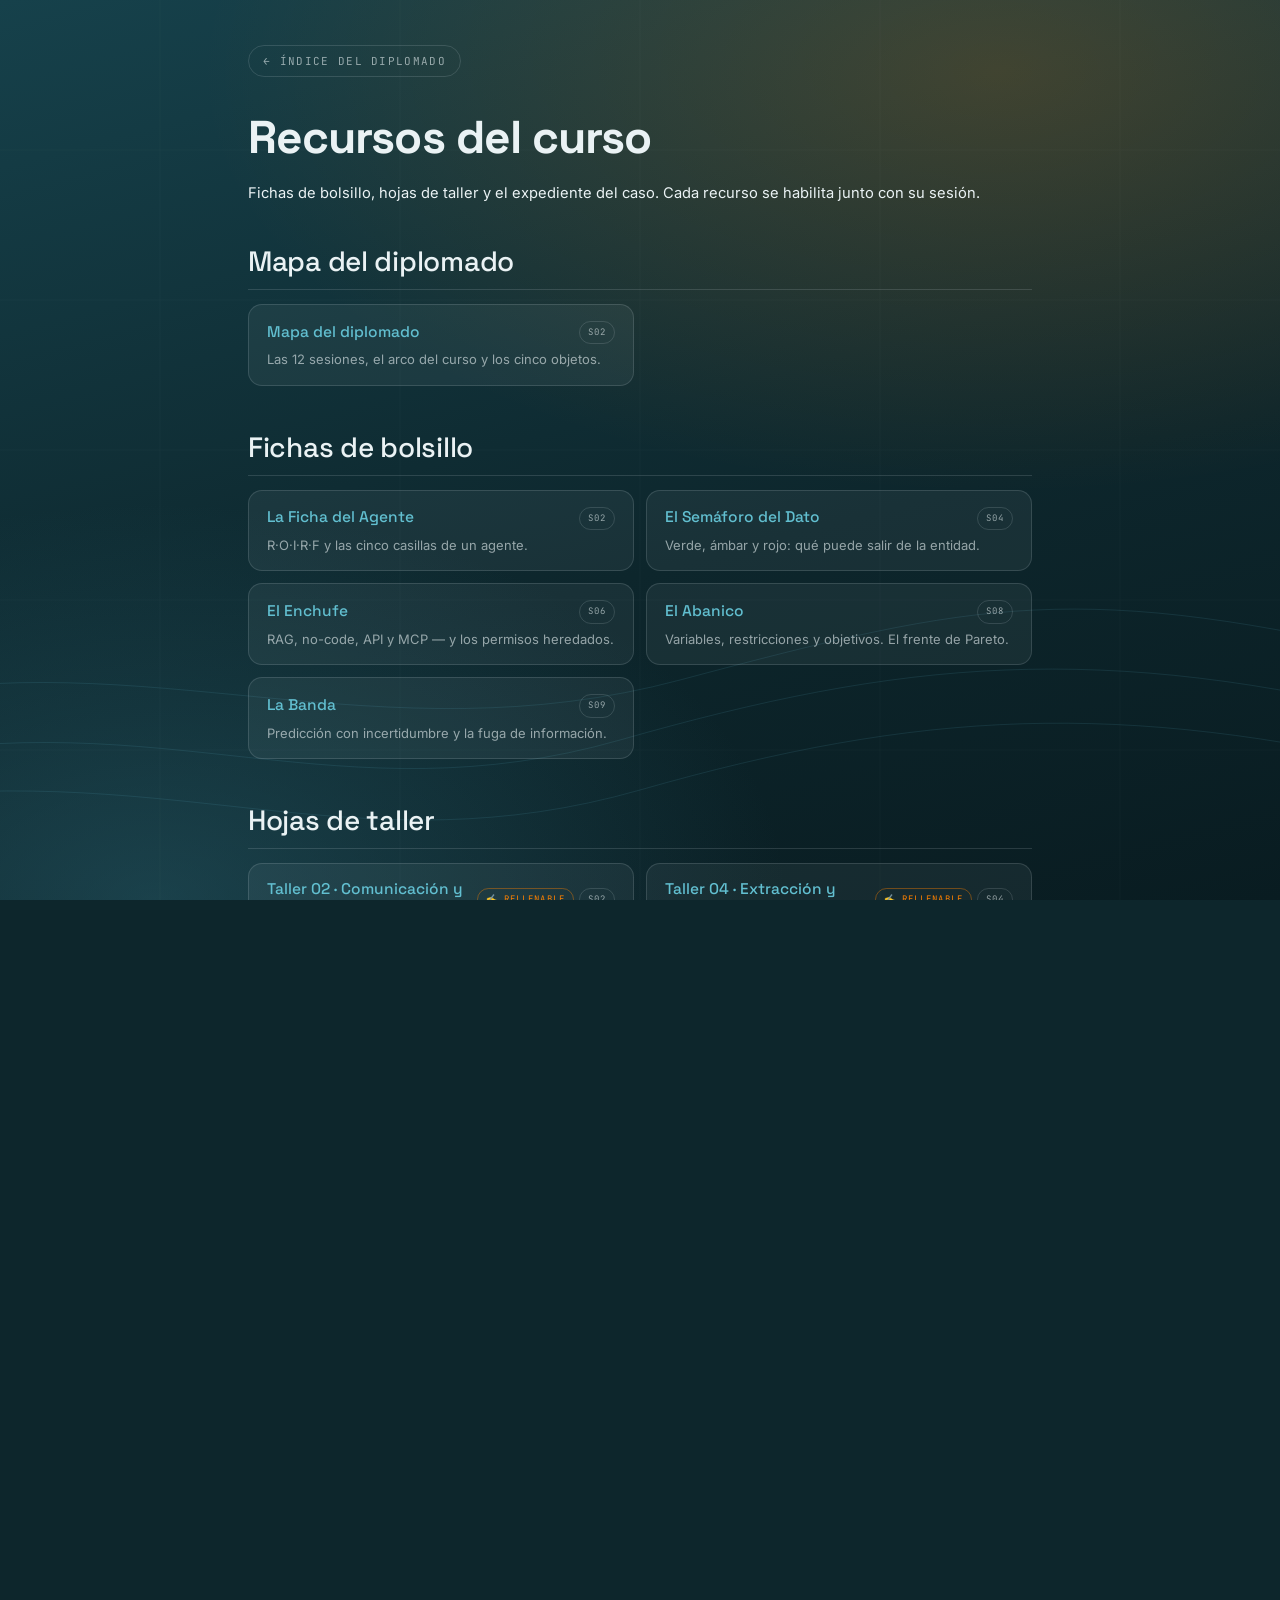
==== docs/doc.html @ efb277e0 "Convierte las 5 sesiones de Julián en una serie narrativa y publica los recursos Cada sesión pasa a " ====
<!DOCTYPE html>
<html lang="es">

<head>
  <meta charset="UTF-8">
  <meta name="viewport" content="width=device-width, initial-scale=1.0">
  <title>Recursos — Diplomado BIM + IA</title>
  <meta name="description" content="Fichas, talleres y expediente del caso del curso BIM + Inteligencia Artificial.">
  <link rel="preconnect" href="https://fonts.googleapis.com">
  <link rel="preconnect" href="https://fonts.gstatic.com" crossorigin>
  <link
    href="https://fonts.googleapis.com/css2?family=Space+Grotesk:wght@400;500;700&family=Inter:wght@400;500;600;700&family=JetBrains+Mono:wght@400;500;700&display=swap"
    rel="stylesheet">
  <link rel="stylesheet" href="assets/deck.css">
  <style>
    /* El lector tiene scroll vertical propio (a diferencia de un deck) */
    html, body { overflow: auto }

    .doc { position: relative; z-index: 1; max-width: 880px; margin: 0 auto; padding: clamp(28px, 5vh, 64px) clamp(20px, 5vw, 48px) 96px }
    .doc-nav { display: flex; align-items: center; justify-content: space-between; gap: 16px; flex-wrap: wrap; margin-bottom: clamp(20px, 4vh, 40px) }
    .doc-nav a.back { font-family: var(--font-mono); font-size: 11px; letter-spacing: .12em; text-transform: uppercase; color: var(--text-dim); text-decoration: none; display: inline-flex; align-items: center; gap: .6em; padding: 8px 14px; border: 1px solid var(--glass-line); border-radius: 999px; transition: color .2s, border-color .2s }
    .doc-nav a.back:hover { color: var(--accent-1); border-color: var(--accent-1) }
    .doc-nav .tools { display: flex; gap: 8px }
    .doc-nav button { font-family: var(--font-mono); font-size: 11px; letter-spacing: .12em; text-transform: uppercase; color: var(--text-dim); background: transparent; border: 1px solid var(--glass-line); border-radius: 999px; padding: 8px 14px; cursor: pointer; transition: color .2s, border-color .2s }
    .doc-nav button:hover { color: var(--accent-3); border-color: var(--accent-3) }

    /* ---- Índice de recursos ---- */
    .rgroup { margin-bottom: clamp(28px, 5vh, 48px) }
    .rgroup > h2 { font-family: var(--font-display); font-weight: 500; font-size: clamp(17px, 2vw, 22px); letter-spacing: -.01em; margin-bottom: 16px; color: var(--text-primary) }
    .rlist { display: grid; grid-template-columns: repeat(auto-fill, minmax(280px, 1fr)); gap: 12px }
    .ritem { display: flex; flex-direction: column; gap: 6px; text-decoration: none; color: inherit; background: var(--glass); border: 1px solid var(--glass-line); border-radius: 14px; padding: 16px 18px; transition: border-color .2s, transform .2s, background .2s }
    a.ritem:hover { transform: translateY(-2px); border-color: var(--accent-1); background: var(--glass-strong) }
    a.ritem:focus-visible { outline: 2px solid var(--accent-3); outline-offset: 3px }
    .ritem.locked { opacity: .45; cursor: not-allowed }
    .ritem .rtop { display: flex; align-items: center; justify-content: space-between; gap: 10px }
    .ritem .rtitle { font-family: var(--font-display); font-weight: 500; font-size: 15.5px; line-height: 1.25 }
    .ritem .rdesc { font-size: 13px; color: var(--text-dim); line-height: 1.45 }
    .rtags { display: flex; gap: 5px; flex: none }
    .rtag { font-family: var(--font-mono); font-size: 9px; letter-spacing: .12em; text-transform: uppercase; padding: 3px 8px; border-radius: 999px; border: 1px solid var(--glass-line); color: var(--text-dim); white-space: nowrap }
    .rtag.dl { color: var(--accent-3); border-color: rgba(98, 191, 208, .4) }
    .rtag.fill { color: var(--accent-1); border-color: rgba(251, 128, 0, .4) }

    /* ---- Cuerpo del documento ---- */
    .doc-body { font-size: clamp(14.5px, 1.15vw, 16.5px); line-height: 1.68; color: var(--text-primary) }
    .doc-body > *:first-child { margin-top: 0 }
    .doc-body h1 { font-family: var(--font-display); font-weight: 700; font-size: clamp(30px, 4.4vw, 46px); line-height: 1.08; letter-spacing: -.02em; margin: 40px 0 18px }
    .doc-body h2 { font-family: var(--font-display); font-weight: 500; font-size: clamp(21px, 2.6vw, 28px); line-height: 1.2; letter-spacing: -.01em; margin: 40px 0 14px; padding-bottom: 10px; border-bottom: 1px solid var(--glass-line) }
    .doc-body h3 { font-family: var(--font-display); font-weight: 500; font-size: clamp(16px, 1.7vw, 19px); margin: 28px 0 10px; color: var(--accent-2) }
    .doc-body p { margin: 0 0 16px }
    .doc-body ul, .doc-body ol { margin: 0 0 16px; padding-left: 1.4em }
    .doc-body li { margin-bottom: 7px }
    .doc-body li::marker { color: var(--accent-1) }
    .doc-body strong { color: #fff; font-weight: 600 }
    .doc-body em { color: var(--text-dim) }
    .doc-body a { color: var(--accent-3) }
    .doc-body hr { border: none; border-top: 1px solid var(--glass-line); margin: 36px 0 }
    .doc-body blockquote { margin: 0 0 20px; padding: 14px 20px; border-left: 3px solid var(--accent-1); background: var(--glass); border-radius: 0 12px 12px 0 }
    .doc-body blockquote > *:last-child { margin-bottom: 0 }
    .doc-body blockquote h1, .doc-body blockquote h2, .doc-body blockquote h3 { margin-top: 6px; border: none; padding: 0 }
    .doc-body code { font-family: var(--font-mono); font-size: .87em; background: rgba(0, 0, 0, .28); border: 1px solid var(--glass-line); border-radius: 6px; padding: .12em .42em }
    .doc-body pre { background: rgba(0, 0, 0, .32); border: 1px solid var(--glass-line); border-radius: 12px; padding: 16px 18px; overflow-x: auto; margin: 0 0 20px }
    .doc-body pre code { background: none; border: none; padding: 0; font-size: .84em; line-height: 1.55 }
    .doc-body table { width: 100%; border-collapse: collapse; margin: 0 0 22px; font-size: .93em; display: block; overflow-x: auto }
    .doc-body th, .doc-body td { text-align: left; padding: 9px 12px; border-bottom: 1px solid var(--glass-line); vertical-align: top }
    .doc-body th { font-family: var(--font-mono); font-size: 10.5px; letter-spacing: .1em; text-transform: uppercase; color: var(--accent-3); font-weight: 500; white-space: nowrap }
    .doc-body input[type=checkbox] { accent-color: var(--accent-1); margin-right: .5em }
    .doc-body ul:has(input[type=checkbox]) { list-style: none; padding-left: .2em }

    .doc-foot { margin-top: 56px; padding-top: 20px; border-top: 1px solid var(--glass-line); font-family: var(--font-mono); font-size: 11px; color: var(--text-faint); letter-spacing: .08em }

    /* ---- Hojas de taller rellenables ---- */
    .fill-note { display: flex; gap: 14px; align-items: flex-start; background: var(--glass); border: 1px solid var(--glass-line); border-left: 3px solid var(--accent-3); border-radius: 0 14px 14px 0; padding: 14px 18px; margin-bottom: 28px; font-size: 13.5px; line-height: 1.5; color: var(--text-dim) }
    .fill-note b { color: var(--text-primary); font-weight: 600 }
    .fill-note .fn-icon { font-size: 18px; line-height: 1.2; flex: none }
    .fill-status { font-family: var(--font-mono); font-size: 10.5px; letter-spacing: .1em; text-transform: uppercase; color: var(--text-faint); align-self: center; white-space: nowrap }
    .fill-status.ok { color: var(--green) }

    .doc-body code[data-fill] { display: block; min-height: 4.2em; outline: none; white-space: pre-wrap; word-break: break-word }
    .doc-body pre:has(code[data-fill]) { background: rgba(0, 0, 0, .18); border: 1px dashed var(--glass-line); transition: border-color .2s, background .2s }
    .doc-body pre:has(code[data-fill]:focus) { border-color: var(--accent-1); border-style: solid; background: rgba(0, 0, 0, .3) }
    .doc-body td[data-fill] { min-width: 8em; outline: none; border-bottom: 1px solid var(--glass-line); background: rgba(251, 128, 0, .05); cursor: text }
    .doc-body td[data-fill]:empty::before { content: "—"; color: var(--text-faint) }
    .doc-body td[data-fill]:focus { background: rgba(251, 128, 0, .12); box-shadow: inset 0 -2px 0 var(--accent-1) }
    .doc-body input[type=checkbox]:not([disabled]) { cursor: pointer; width: 15px; height: 15px; vertical-align: -2px }

    @media print {
      .fill-note { display: none !important }
      .doc-body pre:has(code[data-fill]) { background: #fff; border: 1px solid #bbb }
      .doc-body code[data-fill] { min-height: 3.4em; color: #111 }
      .doc-body td[data-fill] { background: none; border-bottom: 1px solid #999; color: #111 }
      .doc-body td[data-fill]:empty::before { content: "" }
    }

    /* ---- Impresión: las fichas están hechas para imprimirse ---- */
    @media print {
      .backdrop, .doc-nav, .doc-foot { display: none !important }
      html, body { background: #fff !important; color: #111 !important }
      .doc { max-width: none; padding: 0 }
      .doc-body { color: #111; font-size: 11pt; line-height: 1.5 }
      .doc-body strong { color: #000 }
      .doc-body h1, .doc-body h2, .doc-body h3 { color: #000; page-break-after: avoid }
      .doc-body h2 { border-bottom: 1px solid #bbb }
      .doc-body em, .doc-body .rdesc { color: #444 }
      .doc-body a { color: #111; text-decoration: underline }
      .doc-body hr { border-top: 1px solid #bbb; page-break-after: always; margin: 0 }
      .doc-body blockquote { background: #f4f4f4; border-left: 3px solid #666; page-break-inside: avoid }
      .doc-body code, .doc-body pre { background: #f4f4f4; border: 1px solid #ddd; color: #111 }
      .doc-body th { color: #000; border-bottom: 1px solid #999 }
      .doc-body td { border-bottom: 1px solid #ddd }
      .doc-body table, .doc-body pre { page-break-inside: avoid }
    }
  </style>
</head>

<body>
  <div class="backdrop">
    <div class="glow"></div>
    <svg preserveAspectRatio="xMidYMid slice" viewBox="0 0 1440 900">
      <g class="grid-line" opacity=".5">
        <line x1="0" y1="150" x2="1440" y2="150" /><line x1="0" y1="300" x2="1440" y2="300" />
        <line x1="0" y1="450" x2="1440" y2="450" /><line x1="0" y1="600" x2="1440" y2="600" />
        <line x1="0" y1="750" x2="1440" y2="750" /><line x1="240" y1="0" x2="240" y2="900" />
        <line x1="480" y1="0" x2="480" y2="900" /><line x1="720" y1="0" x2="720" y2="900" />
        <line x1="960" y1="0" x2="960" y2="900" /><line x1="1200" y1="0" x2="1200" y2="900" />
      </g>
      <g class="contours">
        <path d="M-50 760 C 240 700, 420 820, 700 740 S 1180 640, 1500 720" />
        <path d="M-50 800 C 260 760, 440 870, 720 790 S 1200 700, 1500 770" />
        <path d="M-50 700 C 220 640, 460 760, 760 680 S 1160 580, 1500 660" />
      </g>
    </svg>
  </div>

  <main class="doc">
    <nav class="doc-nav">
      <a class="back" href="index.html">← Índice del diplomado</a>
      <span class="tools" id="tools"></span>
    </nav>
    <div class="doc-body" id="body"></div>
    <footer class="doc-foot">Diplomado BIM + IA · Ascend para el IDU — 2026</footer>
  </main>

  <script src="assets/marked.min.js"></script>
  <script src="assets/fill.js"></script>
  <script>
    (function () {
      'use strict';

      // Mismo enrutado por hash que el reproductor de sesiones: #d=<ruta sin .md>.
      // Se permite "/" (los recursos están en subcarpetas) pero no "." — así ninguna
      // ruta puede escaparse de recursos/ con "..".
      var hp = new URLSearchParams((location.hash || '').replace(/^#/, ''));
      var qp = new URLSearchParams(location.search);
      var raw = hp.get('d') || qp.get('d') || '';
      var doc = raw.replace(/[^a-z0-9_/-]/gi, '');
      var preview = hp.has('preview') || qp.has('preview');
      var body = document.getElementById('body');
      var tools = document.getElementById('tools');

      // El manifiesto de sesiones decide qué está habilitado: un recurso se abre
      // cuando su sesión pasa a "listo". Así las fichas no destapan los giros antes.
      Promise.all([
        fetch('recursos/manifest.json', { cache: 'no-cache' }).then(function (r) { return r.ok ? r.json() : null; }).catch(function () { return null; }),
        fetch('sessions/manifest.json', { cache: 'no-cache' }).then(function (r) { return r.ok ? r.json() : null; }).catch(function () { return null; })
      ]).then(function (res) {
        var rman = res[0], sman = res[1];
        if (!rman) { return msg('No se pudieron cargar los recursos', 'Falta <code>recursos/manifest.json</code>. Si abriste el archivo con doble clic, hay que servir la carpeta <code>docs/</code> con <code>npx serve</code>.'); }
        if (!doc) { return renderIndex(rman, sman); }
        renderDoc(rman, sman);
      });

      function abierta(sman, num) {
        if (preview) return true;
        if (!sman) return true;                       // sin manifiesto no se bloquea nada
        var e = (sman.sesiones || []).filter(function (s) { return s.num === num; })[0];
        return !e || e.estado === 'listo';
      }

      function findItem(rman, ruta) {
        var hit = null;
        (rman.grupos || []).forEach(function (g) {
          (g.items || []).forEach(function (it) {
            if (it.archivo.replace(/\.[a-z]+$/i, '') === ruta) hit = it;
          });
        });
        return hit;
      }

      /* ---------------- Índice ---------------- */
      function renderIndex(rman, sman) {
        document.title = 'Recursos — Diplomado BIM + IA';
        var html = '<h1>' + esc(rman.titulo || 'Recursos') + '</h1>';
        if (rman.descripcion) html += '<p>' + esc(rman.descripcion) + '</p>';

        (rman.grupos || []).forEach(function (g) {
          html += '<section class="rgroup"><h2>' + esc(g.nombre) + '</h2><div class="rlist">';
          (g.items || []).forEach(function (it) {
            var ok = abierta(sman, it.sesion);
            var inner =
              '<span class="rtop"><span class="rtitle">' + esc(it.titulo) + '</span><span class="rtags">' +
              (it.editable ? '<span class="rtag fill">✍️ rellenable</span>' : '') +
              (it.tipo === 'descarga' ? '<span class="rtag dl">CSV</span>' : '<span class="rtag">S' + String(it.sesion).padStart(2, '0') + '</span>') +
              '</span></span><span class="rdesc">' + esc(ok ? it.desc : 'Se habilita con la sesión ' + String(it.sesion).padStart(2, '0') + '.') + '</span>';
            if (!ok) { html += '<div class="ritem locked" aria-disabled="true">' + inner + '</div>'; return; }
            var href = it.tipo === 'descarga'
              ? 'recursos/' + it.archivo
              : 'doc.html#d=' + it.archivo.replace(/\.md$/i, '') + (preview ? '&preview=1' : '');
            var attrs = it.tipo === 'descarga' ? ' download' : '';
            html += '<a class="ritem" href="' + href + '"' + attrs + '>' + inner + '</a>';
          });
          html += '</div></section>';
        });
        body.innerHTML = html;
      }

      /* ---------------- Documento ---------------- */
      function renderDoc(rman, sman) {
        var item = findItem(rman, doc);
        if (item && !abierta(sman, item.sesion)) {
          return msg('Recurso en preparación',
            'Este material se habilita junto con la <b>sesión ' + String(item.sesion).padStart(2, '0') + '</b>.<br>' +
            'Volver a los <a href="doc.html">recursos del curso</a>.');
        }
        fetch('recursos/' + doc + '.md', { cache: 'no-cache' })
          .then(function (r) { if (!r.ok) throw new Error(r.status); return r.text(); })
          .then(function (md) {
            body.innerHTML = marked.parse(md);
            var h1 = body.querySelector('h1');
            document.title = (h1 ? h1.textContent : 'Recurso') + ' — Diplomado BIM + IA';
            if (item && item.editable) montarTaller(md);
            else mountTools();
          })
          .catch(function () {
            msg('No se pudo cargar el recurso',
              'No existe <code>recursos/' + esc(doc) + '.md</code>.<br>' +
              'Volver a los <a href="doc.html">recursos del curso</a>.');
          });
      }

      /* ---------------- Taller rellenable ---------------- */
      function montarTaller(md) {
        var clave = 'taller:' + doc;
        var form = Fill.hydrate(body, leer(clave), function () { agendarGuardado(); });

        var nota = document.createElement('div');
        nota.className = 'fill-note';
        nota.innerHTML = '<span class="fn-icon" aria-hidden="true">✍️</span><span>' +
          '<b>Esta hoja se llena aquí mismo.</b> Lo que escriba se guarda solo, en este navegador y en este equipo. ' +
          'Para conservarla de verdad —o llevarla a otro computador— descárguela en <b>PDF</b> o en <b>.md</b> antes de cerrar.' +
          '</span>';
        body.insertBefore(nota, body.firstChild);

        var estado = document.createElement('span');
        estado.className = 'fill-status';
        tools.appendChild(estado);
        boton('⎙ PDF', function () { window.print(); });
        boton('⬇ .md', descargar);
        boton('Limpiar', function () {
          if (!confirm('Se borran todas las respuestas de esta hoja. ¿Continuar?')) return;
          form.clear(); guardar();
        });
        var volver = document.createElement('a');
        volver.className = 'back';
        volver.href = 'doc.html' + (preview ? '#preview=1' : '');
        volver.textContent = 'Todos los recursos';
        tools.appendChild(volver);

        pintarEstado();

        function boton(txt, fn) {
          var b = document.createElement('button');
          b.textContent = txt;
          b.addEventListener('click', fn);
          tools.appendChild(b);
          return b;
        }
        function pintarEstado(guardado) {
          var c = form.count();
          estado.textContent = (guardado ? '✓ guardado · ' : '') + c.llenos + ' de ' + c.total + ' campos';
          estado.className = 'fill-status' + (guardado ? ' ok' : '');
        }
        var t = null;
        function agendarGuardado() { clearTimeout(t); t = setTimeout(guardar, 400); }
        function guardar() {
          escribir(clave, form.read());
          pintarEstado(true);
          setTimeout(function () { pintarEstado(false); }, 1800);
        }
        function descargar() {
          var texto = Fill.apply(md, form.read());
          var nombre = doc.split('/').pop() + '-respuestas.md';
          var url = URL.createObjectURL(new Blob([texto], { type: 'text/markdown;charset=utf-8' }));
          var a = document.createElement('a');
          a.href = url; a.download = nombre;
          document.body.appendChild(a); a.click(); document.body.removeChild(a);
          setTimeout(function () { URL.revokeObjectURL(url); }, 1000);
        }
        // Red de seguridad: si cierran la pestaña sin esperar el autoguardado.
        window.addEventListener('beforeunload', function () { escribir(clave, form.read()); });
      }

      // El almacenamiento local puede estar bloqueado (modo privado, políticas).
      function leer(k) { try { return JSON.parse(localStorage.getItem(k) || '{}'); } catch (e) { return {}; } }
      function escribir(k, v) { try { localStorage.setItem(k, JSON.stringify(v)); } catch (e) { } }

      function mountTools() {
        var b = document.createElement('button');
        b.textContent = '⎙ Imprimir';
        b.addEventListener('click', function () { window.print(); });
        tools.appendChild(b);
        var a = document.createElement('a');
        a.className = 'back';
        a.href = 'doc.html' + (preview ? '#preview=1' : '');
        a.textContent = 'Todos los recursos';
        tools.appendChild(a);
      }

      function msg(title, html) {
        body.innerHTML = '<h1>' + esc(title) + '</h1><p>' + html + '</p>';
      }
      function esc(s) { return String(s == null ? '' : s).replace(/&/g, '&amp;').replace(/</g, '&lt;').replace(/>/g, '&gt;'); }

      // Navegar entre recursos sin recargar la página completa.
      window.addEventListener('hashchange', function () { location.reload(); });
    })();
  </script>
</body>

</html>
---- docs/assets/deck.css ----
/* ==========================================================================
   Diplomado BIM + IA — Motor de presentaciones (estilos)
   Fuente ÚNICA de diseño para todos los decks. Portado de index.html.
   Editá los tokens en :root para re-tematizar todo el sitio de una vez.
   ========================================================================== */
:root {
  --bg-deep: #0D262C;
  --bg-mid: #16414B;
  --accent-1: #FB8000;   /* naranja Ascend  */
  --accent-2: #FF9E40;   /* ámbar           */
  --accent-3: #62BFD0;   /* cian            */
  --text-primary: #EAF2F4;
  --text-dim: rgba(234, 242, 244, 0.60);
  --text-faint: rgba(234, 242, 244, 0.30);
  --glass: rgba(234, 242, 244, 0.055);
  --glass-strong: rgba(234, 242, 244, 0.085);
  --glass-line: rgba(234, 242, 244, 0.14);
  --font-display: 'Space Grotesk', sans-serif;
  --font-body: 'Inter', sans-serif;
  --font-mono: 'JetBrains Mono', monospace;
  --green: #4ade80;
  --red: #f87171;
  --yellow: #fbbf24;
}

* { margin: 0; padding: 0; box-sizing: border-box }
html, body { height: 100%; width: 100%; overflow: hidden; background: var(--bg-deep) }
body { font-family: var(--font-body); color: var(--text-primary); -webkit-font-smoothing: antialiased; position: relative }

/* ---------- Backdrop ---------- */
.backdrop { position: fixed; inset: 0; z-index: 0; overflow: hidden }
.backdrop .glow {
  position: absolute; inset: 0;
  background:
    radial-gradient(120% 90% at 78% 8%, rgba(251, 128, 0, .20), transparent 52%),
    radial-gradient(90% 80% at 12% 100%, rgba(47, 108, 124, .42), transparent 55%),
    linear-gradient(165deg, var(--bg-mid) 0%, var(--bg-deep) 60%, #091C21 100%);
}
.backdrop svg { position: absolute; inset: 0; width: 100%; height: 100% }
.contours { stroke: rgba(98, 191, 208, .12); fill: none; stroke-width: 1 }
.grid-line { stroke: rgba(234, 242, 244, .045); stroke-width: 1 }

/* ---------- Deck & Slides ---------- */
.deck { position: relative; z-index: 1; height: 100%; width: 100% }
.slide {
  position: absolute; inset: 0;
  display: flex; flex-direction: column; justify-content: center;
  padding: clamp(28px, 6vw, 96px);
  padding-bottom: clamp(64px, 9vh, 110px);
  opacity: 0; visibility: hidden; transform: translateY(14px);
  transition: opacity .5s ease, transform .6s cubic-bezier(.2, .7, .2, 1), visibility .5s;
  pointer-events: none; overflow-y: auto;
}
.slide.active { opacity: 1; visibility: visible; transform: none; pointer-events: auto }
.wrap { width: 100%; max-width: 1180px; margin: 0 auto }

/* Stagger de entrada — animación automática por orden de aparición */
.slide .stagger { opacity: 0; transform: translateY(16px); transition: opacity .55s ease, transform .65s cubic-bezier(.2, .7, .2, 1) }
.slide.active .stagger { opacity: 1; transform: none }
.slide.active .stagger:nth-child(1) { transition-delay: .10s }
.slide.active .stagger:nth-child(2) { transition-delay: .18s }
.slide.active .stagger:nth-child(3) { transition-delay: .26s }
.slide.active .stagger:nth-child(4) { transition-delay: .34s }
.slide.active .stagger:nth-child(5) { transition-delay: .42s }
.slide.active .stagger:nth-child(6) { transition-delay: .50s }
.slide.active .stagger:nth-child(7) { transition-delay: .58s }
.slide.active .stagger:nth-child(8) { transition-delay: .66s }
.slide.active .stagger:nth-child(9) { transition-delay: .74s }
.slide.active .stagger:nth-child(10) { transition-delay: .82s }

/* ---------- Tipografía ---------- */
.eyebrow {
  font-family: var(--font-mono); font-size: clamp(11px, 1.1vw, 13px);
  letter-spacing: .22em; text-transform: uppercase; color: var(--accent-3);
  display: inline-flex; align-items: center; gap: .7em; margin-bottom: clamp(12px, 2vh, 20px);
}
.eyebrow .dot { width: 6px; height: 6px; border-radius: 50%; background: var(--accent-3); box-shadow: 0 0 10px var(--accent-3) }
.eyebrow .idx { color: var(--text-dim) }

h1.title { font-family: var(--font-display); font-weight: 700; line-height: 1.02; letter-spacing: -.02em; font-size: clamp(36px, 7vw, 96px); margin: clamp(16px, 3vh, 32px) 0 0 }
h2.title { font-family: var(--font-display); font-weight: 700; line-height: 1.04; letter-spacing: -.02em; font-size: clamp(26px, 4.5vw, 56px) }

.lede { font-size: clamp(14px, 1.5vw, 18px); line-height: 1.5; color: var(--text-dim); max-width: 64ch; margin-top: clamp(10px, 1.8vh, 18px) }
.lede strong { color: var(--text-primary); font-weight: 600 }

.accent { color: var(--accent-1) }
.accent-c { color: var(--accent-3) }

/* Contenido genérico proveniente de Markdown */
.wrap > p { font-size: clamp(14px, 1.4vw, 17px); line-height: 1.6; color: var(--text-dim); max-width: 70ch; margin-top: 12px }
.wrap > p strong { color: var(--text-primary) }
.wrap > ul, .wrap > ol { margin: 14px 0 0 22px; color: var(--text-dim); max-width: 72ch }
.wrap > ul li, .wrap > ol li { font-size: clamp(13px, 1.35vw, 16px); line-height: 1.7; margin-bottom: 4px }
.wrap > ul li strong, .wrap > ol li strong { color: var(--text-primary) }
.wrap h3 { font-family: var(--font-display); font-weight: 600; font-size: clamp(17px, 1.8vw, 22px); margin-top: 18px; letter-spacing: -.01em }
.wrap h4 { font-family: var(--font-display); font-weight: 500; font-size: clamp(15px, 1.5vw, 18px); margin-top: 14px }
.wrap a { color: var(--accent-3); text-decoration: none; border-bottom: 1px solid rgba(98, 191, 208, .35) }
.wrap img { max-width: 100%; border-radius: 12px; margin-top: 14px; border: 1px solid var(--glass-line) }
.wrap hr { border: none; border-top: 1px solid var(--glass-line); margin: 20px 0 }
blockquote { border-left: 3px solid var(--accent-1); padding-left: 16px; margin-top: 14px; color: var(--text-dim); font-style: italic }

/* ---------- Layouts ---------- */
.split { display: grid; grid-template-columns: 1fr 1fr; gap: clamp(14px, 2vw, 28px); margin-top: clamp(14px, 2.2vh, 24px); align-items: start }
.split-3 { display: grid; grid-template-columns: 1fr 1fr 1fr; gap: clamp(14px, 2vw, 28px); margin-top: clamp(14px, 2.2vh, 24px); align-items: start }
.stack > * + * { margin-top: 14px }

/* ---------- Tarjeta glass ---------- */
.card {
  background: var(--glass); border: 1px solid var(--glass-line); border-radius: 18px;
  backdrop-filter: blur(14px); -webkit-backdrop-filter: blur(14px);
  padding: clamp(16px, 2vw, 24px); position: relative; overflow: hidden;
}
.card::before { content: ""; position: absolute; inset: 0; border-radius: 18px; background: linear-gradient(135deg, rgba(234, 242, 244, .06), transparent 42%); pointer-events: none }
.card > * { position: relative }
.card .ctag { font-family: var(--font-mono); font-size: 10.5px; letter-spacing: .16em; text-transform: uppercase; color: var(--accent-3); display: block; margin-bottom: 10px }
.card h3 { font-family: var(--font-display); font-weight: 500; font-size: clamp(15px, 1.5vw, 19px); margin: 0 0 8px; letter-spacing: -.01em }
.card h4 { font-family: var(--font-display); font-weight: 500; font-size: 15px; margin: 10px 0 4px }
.card p, .card li { font-size: clamp(12px, 1.2vw, 14px); line-height: 1.55; color: var(--text-dim) }
.card ul, .card ol { margin: 6px 0 0 16px }
.card p strong, .card li strong { color: var(--text-primary) }
.card.accent-border { border-color: var(--accent-1) }

/* ---------- Chips ---------- */
.chips { display: flex; flex-wrap: wrap; gap: 7px; margin-top: clamp(8px, 1.2vh, 12px) }
.chip { font-family: var(--font-mono); font-size: clamp(10px, 1vw, 12px); letter-spacing: .02em; color: var(--text-primary); border: 1px solid var(--glass-line); background: var(--glass); border-radius: 8px; padding: 5px 10px }

/* ---------- Portada ---------- */
.cover .sub { font-size: clamp(15px, 1.7vw, 21px); color: var(--text-dim); margin-top: clamp(14px, 2.2vh, 24px); max-width: 60ch; line-height: 1.45 }
.pill { font-family: var(--font-mono); font-size: 11px; letter-spacing: .1em; color: var(--text-primary); border: 1px solid var(--glass-line); background: var(--glass); border-radius: 999px; padding: 7px 14px; display: inline-block; margin-right: 6px; margin-top: 12px }
.pill.solid { background: linear-gradient(120deg, var(--accent-1), var(--accent-2)); color: var(--bg-deep); border: none; font-weight: 500 }

/* ---------- Badge de docente ---------- */
.speaker-badge {
  display: inline-flex; align-items: center; gap: 6px; font-family: var(--font-mono);
  font-size: 10px; letter-spacing: .12em; text-transform: uppercase; color: var(--accent-2);
  background: rgba(251, 128, 0, .1); border: 1px solid rgba(251, 128, 0, .25);
  border-radius: 999px; padding: 4px 12px; margin-left: 12px;
}
.speaker-badge::before { content: "\1F399"; font-size: 12px }

/* ---------- Tablas ---------- */
table.data, .wrap table { width: 100%; border-collapse: collapse; font-size: clamp(11px, 1.1vw, 13px); margin-top: 12px }
table.data th, .wrap table th { font-family: var(--font-mono); font-size: 10px; letter-spacing: .1em; text-transform: uppercase; color: var(--accent-3); text-align: left; padding: 6px 8px; border-bottom: 1px solid var(--glass-line); font-weight: 500 }
table.data td, .wrap table td { padding: 5px 8px; color: var(--text-dim); border-bottom: 1px solid rgba(234, 242, 244, .06) }
table.data tr:last-child td, .wrap table tr:last-child td { border-bottom: none }
table.data td strong, .wrap table td strong { color: var(--text-primary) }
.best { color: var(--accent-1); font-weight: 700 }
.bad { color: var(--red); font-style: italic }
.good { color: var(--green) }

/* ---------- Código ---------- */
pre {
  background: rgba(9, 28, 33, .85); padding: 14px; border-radius: 10px; border: 1px solid var(--glass-line);
  font-family: var(--font-mono); font-size: clamp(10.5px, 1vw, 12.5px); color: var(--text-primary);
  overflow-x: auto; margin-top: 12px; line-height: 1.6; white-space: pre; tab-size: 4;
}
pre code { background: none; padding: 0; font-size: inherit }
pre .kw { color: #c792ea } pre .fn { color: #82aaff } pre .st { color: #c3e88d }
pre .cm { color: #546e7a; font-style: italic } pre .nb { color: #f78c6c } pre .op { color: #89ddff }
code { font-family: var(--font-mono); font-size: .9em; background: rgba(234, 242, 244, .08); padding: 2px 5px; border-radius: 4px }

/* ---------- Diagrama de flujo (arch-flow / :::flow) ---------- */
.arch-flow { display: flex; align-items: center; gap: 0; margin-top: 16px; flex-wrap: wrap }
.arch-box { background: var(--glass); border: 1px solid var(--glass-line); border-radius: 10px; padding: 8px 14px; font-family: var(--font-mono); font-size: 11px; text-align: center; color: var(--text-primary); min-width: 90px }
.arch-box.highlight { border-color: var(--accent-1); background: rgba(251, 128, 0, .12) }
.arch-arrow { color: var(--accent-3); font-size: 18px; padding: 0 4px }

/* ---------- Métricas ---------- */
.metric { display: inline-flex; flex-direction: column; align-items: center; padding: 10px 16px; background: var(--glass); border: 1px solid var(--glass-line); border-radius: 14px; min-width: 100px }
.metric .val { font-family: var(--font-display); font-size: clamp(22px, 3vw, 36px); font-weight: 700; color: var(--accent-1) }
.metric .lab { font-family: var(--font-mono); font-size: 9px; letter-spacing: .14em; text-transform: uppercase; color: var(--text-dim); margin-top: 4px }
.metrics-row { display: flex; gap: 12px; margin-top: 16px; flex-wrap: wrap }

/* ---------- Callouts (:::note / :::warn / :::ok) ---------- */
.callout { border-radius: 12px; padding: 14px 16px; margin-top: 14px; font-size: clamp(13px, 1.3vw, 15px); line-height: 1.55; border: 1px solid var(--glass-line); background: var(--glass) }
.callout p { color: var(--text-dim) } .callout p strong, .callout strong { color: var(--text-primary) }
.callout.note { border-color: rgba(98, 191, 208, .4); background: rgba(98, 191, 208, .08) }
.callout.warn { border-color: rgba(248, 113, 113, .4); background: rgba(248, 113, 113, .08) }
.callout.ok { border-color: rgba(74, 222, 128, .4); background: rgba(74, 222, 128, .08) }
.callout::before { font-family: var(--font-mono); font-size: 11px; letter-spacing: .14em; text-transform: uppercase; display: block; margin-bottom: 6px }
.callout.note::before { content: "Nota"; color: var(--accent-3) }
.callout.warn::before { content: "\26A0 Cuidado"; color: var(--red) }
.callout.ok::before { content: "\2713 Clave"; color: var(--green) }

/* ---------- Mermaid ---------- */
.mermaid { margin-top: 16px; text-align: center; overflow-x: auto }
.mermaid svg { max-width: 100% }

/* ---------- Chrome: footer + nav ---------- */
.footer { position: fixed; left: 0; right: 0; bottom: 0; z-index: 5; display: flex; align-items: center; justify-content: space-between; padding: clamp(14px, 2vw, 22px) clamp(24px, 5vw, 64px); pointer-events: none }
.footer .fl { display: flex; align-items: center; gap: 10px }
.footer .fl a { pointer-events: auto; text-decoration: none; display: flex; align-items: center; gap: 10px }
.footer .brand { font-family: var(--font-display); font-size: 14px; color: var(--text-primary); font-weight: 700 }
.footer .sub { font-family: var(--font-mono); font-size: 10px; color: var(--text-dim); letter-spacing: .1em }
.footer .fc { font-family: var(--font-mono); font-size: 12px; color: var(--text-dim); letter-spacing: .08em }
.footer .fc b { color: var(--text-primary) }
.progress { position: fixed; left: 0; right: 0; bottom: 0; height: 3px; background: rgba(234, 242, 244, .07); z-index: 6 }
.progress i { display: block; height: 100%; background: linear-gradient(90deg, var(--accent-1), var(--accent-2)); width: 0; transition: width .5s cubic-bezier(.3, .7, .2, 1) }
.nav { position: fixed; right: clamp(20px, 4vw, 48px); bottom: clamp(46px, 8vh, 70px); z-index: 7; display: flex; gap: 10px; pointer-events: auto }
.nav button, .nav a { width: 44px; height: 44px; border-radius: 50%; border: 1px solid var(--glass-line); background: var(--glass); color: var(--text-primary); font-size: 18px; cursor: pointer; backdrop-filter: blur(10px); -webkit-backdrop-filter: blur(10px); display: flex; align-items: center; justify-content: center; transition: background .2s, border-color .2s, transform .15s; text-decoration: none }
.nav button:hover, .nav a:hover { background: var(--glass-strong); border-color: var(--accent-1) }
.nav button:active { transform: scale(.92) }
.nav button:focus-visible, .nav a:focus-visible { outline: 2px solid var(--accent-3); outline-offset: 3px }
.dots { position: fixed; left: 50%; transform: translateX(-50%); bottom: clamp(46px, 8vh, 70px); z-index: 7; display: flex; gap: 7px; pointer-events: auto; max-width: 60vw; flex-wrap: wrap; justify-content: center }
.dots button { width: 8px; height: 8px; border-radius: 50%; border: none; background: rgba(234, 242, 244, .2); cursor: pointer; padding: 0; transition: background .25s, transform .25s }
.dots button.on { background: var(--accent-1); transform: scale(1.35) }
.dots button:focus-visible { outline: 2px solid var(--accent-3); outline-offset: 3px }
.hint { position: fixed; left: 50%; bottom: clamp(14px, 2.2vh, 24px); transform: translateX(-50%); z-index: 7; font-family: var(--font-mono); font-size: 10.5px; letter-spacing: .12em; color: var(--text-faint); text-transform: uppercase; pointer-events: none; transition: opacity .5s }

/* ---------- Estados de carga / error ---------- */
.deck-msg { position: absolute; inset: 0; display: flex; flex-direction: column; align-items: center; justify-content: center; text-align: center; padding: 40px; gap: 12px; z-index: 2 }
.deck-msg h2 { font-family: var(--font-display); font-size: 24px } .deck-msg p { color: var(--text-dim); max-width: 52ch }
.deck-msg a { color: var(--accent-3) }

/* ---------- Responsive ---------- */
@media (max-width: 820px) {
  .split, .split-3 { grid-template-columns: 1fr }
  .dots { display: none }
  .nav { right: 50%; transform: translateX(50%) }
}
@media (prefers-reduced-motion: reduce) {
  * { transition: none !important; animation: none !important }
}
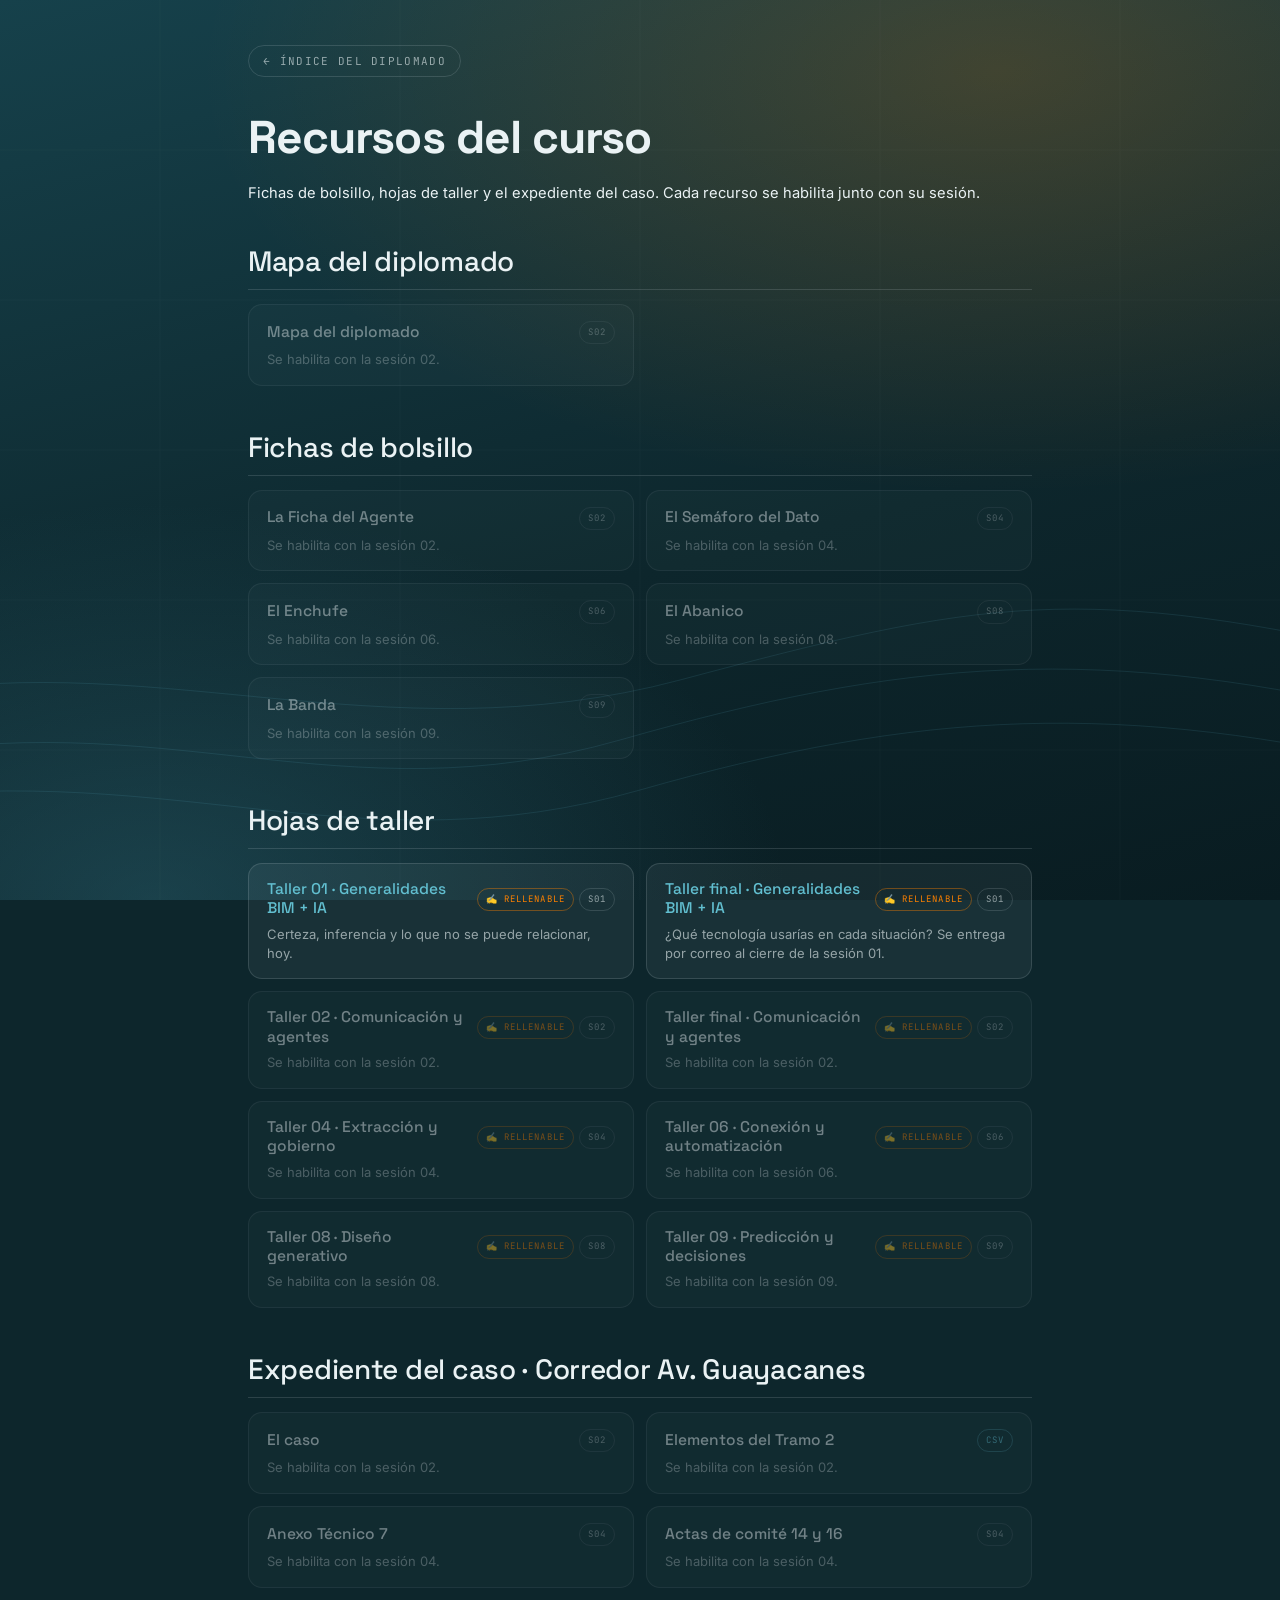
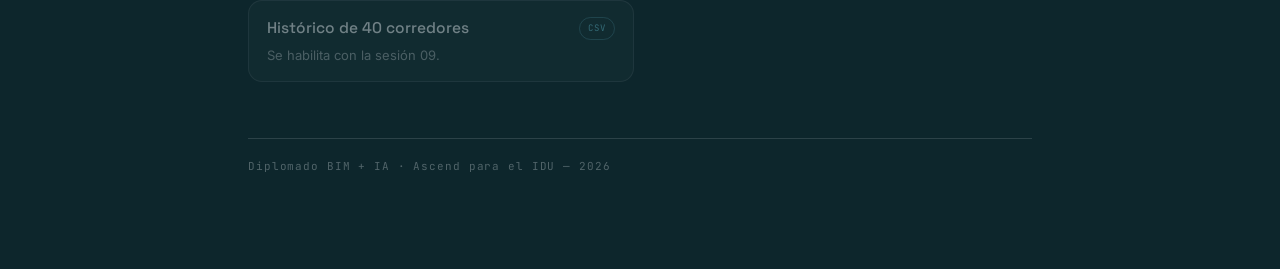
==== commit ada36beb: "Arregla la exportación a PDF y los campos de las tablas rellenables El PDF salía en una sola página," ====
--- a/docs/doc.html
+++ b/docs/doc.html
@@ -14,7 +14,11 @@
   <link rel="stylesheet" href="assets/deck.css">
   <style>
     /* El lector tiene scroll vertical propio (a diferencia de un deck) */
-    html, body { overflow: auto }
+    /* deck.css fija html,body en height:100% (el reproductor de láminas lo necesita).
+       Acá el documento fluye y se imprime: si el alto queda clavado en 100%, el body se
+       vuelve un contenedor con scroll propio y window.print() saca una sola página, con
+       la barra de desplazamiento dibujada encima. */
+    html, body { height: auto; min-height: 100%; overflow: auto }
 
     .doc { position: relative; z-index: 1; max-width: 880px; margin: 0 auto; padding: clamp(28px, 5vh, 64px) clamp(20px, 5vw, 48px) 96px }
     .doc-nav { display: flex; align-items: center; justify-content: space-between; gap: 16px; flex-wrap: wrap; margin-bottom: clamp(20px, 4vh, 40px) }
@@ -78,7 +82,10 @@
     .doc-body code[data-fill] { display: block; min-height: 4.2em; outline: none; white-space: pre-wrap; word-break: break-word }
     .doc-body pre:has(code[data-fill]) { background: rgba(0, 0, 0, .18); border: 1px dashed var(--glass-line); transition: border-color .2s, background .2s }
     .doc-body pre:has(code[data-fill]:focus) { border-color: var(--accent-1); border-style: solid; background: rgba(0, 0, 0, .3) }
-    .doc-body td[data-fill] { min-width: 8em; outline: none; border-bottom: 1px solid var(--glass-line); background: rgba(251, 128, 0, .05); cursor: text }
+    /* pre-wrap muestra los saltos que se escriben con Enter; overflow-wrap:anywhere corta
+       las palabras larguísimas (una URL, un id pegado) que si no estiran la celda y obligan
+       a toda la tabla a desplazarse en horizontal. */
+    .doc-body td[data-fill] { min-width: 8em; outline: none; border-bottom: 1px solid var(--glass-line); background: rgba(251, 128, 0, .05); cursor: text; white-space: pre-wrap; overflow-wrap: anywhere }
     .doc-body td[data-fill]:empty::before { content: "—"; color: var(--text-faint) }
     .doc-body td[data-fill]:focus { background: rgba(251, 128, 0, .12); box-shadow: inset 0 -2px 0 var(--accent-1) }
     .doc-body input[type=checkbox]:not([disabled]) { cursor: pointer; width: 15px; height: 15px; vertical-align: -2px }
@@ -87,7 +94,7 @@
       .fill-note { display: none !important }
       .doc-body pre:has(code[data-fill]) { background: #fff; border: 1px solid #bbb }
       .doc-body code[data-fill] { min-height: 3.4em; color: #111 }
-      .doc-body td[data-fill] { background: none; border-bottom: 1px solid #999; color: #111 }
+      .doc-body td[data-fill] { background: none; border-bottom: 1px solid #999; color: #111; white-space: pre-wrap; overflow-wrap: anywhere }
       .doc-body td[data-fill]:empty::before { content: "" }
     }
 
@@ -98,16 +105,31 @@
       .doc { max-width: none; padding: 0 }
       .doc-body { color: #111; font-size: 11pt; line-height: 1.5 }
       .doc-body strong { color: #000 }
-      .doc-body h1, .doc-body h2, .doc-body h3 { color: #000; page-break-after: avoid }
+      .doc-body h1, .doc-body h2, .doc-body h3, .doc-body h4 { color: #000; page-break-after: avoid; break-after: avoid-page }
       .doc-body h2 { border-bottom: 1px solid #bbb }
       .doc-body em, .doc-body .rdesc { color: #444 }
       .doc-body a { color: #111; text-decoration: underline }
-      .doc-body hr { border-top: 1px solid #bbb; page-break-after: always; margin: 0 }
+      /* El --- solo fuerza hoja nueva en las fichas, donde separa FRENTE de REVERSO y
+         cada cara está pensada para recortarse. En talleres y documentos es un separador
+         de sección común y corriente, así que el texto sigue de largo. */
+      .doc-body hr { border-top: 1px solid #bbb; margin: 18px 0 }
+      .doc-body.es-ficha hr { page-break-after: always; margin: 0 }
+      /* Sin el salto por --- hay que cuidar los cortes: nada de una línea suelta al pie
+         ni al inicio de una hoja (el avoid-after de los encabezados ya está más arriba). */
+      .doc-body p, .doc-body blockquote { orphans: 3; widows: 3 }
       .doc-body blockquote { background: #f4f4f4; border-left: 3px solid #666; page-break-inside: avoid }
       .doc-body code, .doc-body pre { background: #f4f4f4; border: 1px solid #ddd; color: #111 }
       .doc-body th { color: #000; border-bottom: 1px solid #999 }
       .doc-body td { border-bottom: 1px solid #ddd }
-      .doc-body table, .doc-body pre { page-break-inside: avoid }
+      /* Refuerzo del reset de alto: sin esto, algunos navegadores igual toman la altura
+         de la ventana como el alto de la página y cortan en la primera hoja. */
+      html, body { height: auto !important; min-height: 0 !important; overflow: visible !important }
+      /* En pantalla la tabla es un bloque con scroll horizontal para que quepa en móvil.
+         Al imprimir tiene que volver a ser tabla, o se pierde lo que no entra a lo ancho
+         y no puede repartirse entre hojas. */
+      .doc-body table { display: table; overflow: visible; page-break-inside: auto }
+      .doc-body tr, .doc-body li { page-break-inside: avoid }
+      .doc-body pre { overflow: visible; white-space: pre-wrap; word-break: break-word; page-break-inside: avoid }
     }
   </style>
 </head>
@@ -225,6 +247,8 @@
           .then(function (r) { if (!r.ok) throw new Error(r.status); return r.text(); })
           .then(function (md) {
             body.innerHTML = marked.parse(md);
+            // Las fichas se imprimen una cara por hoja; el resto fluye. Ver @media print.
+            body.classList.toggle('es-ficha', /^fichas\//.test(doc));
             var h1 = body.querySelector('h1');
             document.title = (h1 ? h1.textContent : 'Recurso') + ' — Diplomado BIM + IA';
             if (item && item.editable) montarTaller(md);
--- a/docs/assets/deck.css
+++ b/docs/assets/deck.css
@@ -45,6 +45,10 @@
 .slide {
   position: absolute; inset: 0;
   display: flex; flex-direction: column; justify-content: center;
+  /* "safe": si el contenido no cabe, se alinea arriba en vez de desbordar por encima del
+     área desplazable, donde el scroll no puede alcanzarlo (scrollTop no va a negativo).
+     Los navegadores que no la soportan ignoran la línea y conservan el center de arriba. */
+  justify-content: safe center;
   padding: clamp(28px, 6vw, 96px);
   padding-bottom: clamp(64px, 9vh, 110px);
   opacity: 0; visibility: hidden; transform: translateY(14px);
@@ -68,6 +72,16 @@
 .slide.active .stagger:nth-child(9) { transition-delay: .74s }
 .slide.active .stagger:nth-child(10) { transition-delay: .82s }
 
+/* Spoiler — bloque que espera al docente (:::spoiler). Colapsado hasta que se pulsa →.
+   Colapsa el envoltorio, no el .callout: el recuadro de adentro conserva su padding y su
+   borde. El margen sí pasa al envoltorio (0 -> 14px), para que al estar cerrado no deje
+   un hueco delator; por eso el .callout va con margin-top:0.
+   grid 0fr -> 1fr interpola el alto REAL del contenido, cosa que max-height no hace.
+   Va prefijado con .slide a propósito — deck.css lo comparten doc.html e index.html. */
+.slide .spoiler { display: grid; grid-template-rows: 0fr; margin-top: 0; opacity: 0; transition: grid-template-rows .45s cubic-bezier(.2, .7, .2, 1), margin-top .45s cubic-bezier(.2, .7, .2, 1), opacity .3s ease }
+.slide .spoiler > * { min-height: 0; overflow: hidden; margin-top: 0 }
+.slide .spoiler.shown { grid-template-rows: 1fr; margin-top: 14px; opacity: 1 }
+
 /* ---------- Tipografía ---------- */
 .eyebrow {
   font-family: var(--font-mono); font-size: clamp(11px, 1.1vw, 13px);
@@ -96,12 +110,20 @@
 .wrap h4 { font-family: var(--font-display); font-weight: 500; font-size: clamp(15px, 1.5vw, 18px); margin-top: 14px }
 .wrap a { color: var(--accent-3); text-decoration: none; border-bottom: 1px solid rgba(98, 191, 208, .35) }
 .wrap img { max-width: 100%; border-radius: 12px; margin-top: 14px; border: 1px solid var(--glass-line) }
+/* Los gifs ilustrativos van más chicos que una imagen normal.
+   Estos dos son los únicos verticales del sitio (480x480 y 245x284), así que llevan tope de
+   ALTO además del de ancho: con solo max-width, en una pantalla baja o en móvil se comen la
+   lámina y empujan el título fuera de vista. El vh es el que cede cuando la pantalla es baja.
+   Para ajustar a mano: el px manda en pantallas altas, el vh en pantallas bajas. */
+.wrap img[src$="prediccion-no-busqueda.gif"] { max-width: 280px; max-height: 24vh; width: auto; height: auto; display: block; margin-left: auto; margin-right: auto; }
+.wrap img[src$="confiado-equivocado.gif"]    { max-width: 200px; max-height: 20vh; width: auto; height: auto; display: block; margin-left: auto; margin-right: auto; }
 .wrap hr { border: none; border-top: 1px solid var(--glass-line); margin: 20px 0 }
 blockquote { border-left: 3px solid var(--accent-1); padding-left: 16px; margin-top: 14px; color: var(--text-dim); font-style: italic }
 
 /* ---------- Layouts ---------- */
 .split { display: grid; grid-template-columns: 1fr 1fr; gap: clamp(14px, 2vw, 28px); margin-top: clamp(14px, 2.2vh, 24px); align-items: start }
 .split-3 { display: grid; grid-template-columns: 1fr 1fr 1fr; gap: clamp(14px, 2vw, 28px); margin-top: clamp(14px, 2.2vh, 24px); align-items: start }
+.split-6 { display: grid; grid-template-columns: repeat(6, 1fr); gap: clamp(10px, 1.4vw, 20px); margin-top: clamp(14px, 2.2vh, 24px); align-items: start }
 .stack > * + * { margin-top: 14px }
 
 /* ---------- Tarjeta glass ---------- */
@@ -119,6 +141,29 @@
 .card ul, .card ol { margin: 6px 0 0 16px }
 .card p strong, .card li strong { color: var(--text-primary) }
 .card.accent-border { border-color: var(--accent-1) }
+/* Una card suelta (fuera de :::split) es la única de estas piezas sin separación del título:
+   .split/.callout/blockquote ya traen su propio margin-top; a .card le faltaba. */
+.wrap > .card { margin-top: clamp(14px, 2.2vh, 24px) }
+/* Tarjeta-banner de pausa en vivo: card acento fuera de un split, a todo el ancho de la lámina */
+.wrap > .card.accent-border { padding: clamp(20px, 2.6vw, 32px) }
+
+/* ---------- Tarjeta revelable (:::diagram dentro de :::card) ---------- */
+details.card summary { cursor: pointer; list-style: none }
+details.card summary::-webkit-details-marker { display: none }
+details.card summary::marker { content: "" }
+details.card summary:focus-visible { outline: 2px solid var(--accent-3); outline-offset: 3px; border-radius: 8px }
+.card-diagram-hint {
+  display: inline-flex; align-items: center; gap: 6px; margin-top: 12px;
+  font-family: var(--font-mono); font-size: 10.5px; letter-spacing: .12em; text-transform: uppercase;
+  color: var(--accent-3);
+}
+.card-diagram-hint::after { content: "⌄"; font-size: 13px; line-height: 1; transition: transform .25s cubic-bezier(.2, .7, .2, 1) }
+details.card[open] .card-diagram-hint::after { transform: rotate(180deg) }
+/* El navegador oculta con display:none el contenido no-summary; lo forzamos visible
+   siempre y controlamos la revelación con max-height/opacity para poder animarla. */
+details.card > .card-diagram { display: block; max-height: 0; opacity: 0; overflow: hidden; transition: max-height .35s cubic-bezier(.2, .7, .2, 1), opacity .25s ease, margin-top .35s cubic-bezier(.2, .7, .2, 1) }
+details.card[open] > .card-diagram { max-height: 320px; opacity: 1; margin-top: 14px }
+.card-diagram svg { width: 100%; height: auto; display: block }
 
 /* ---------- Chips ---------- */
 .chips { display: flex; flex-wrap: wrap; gap: 7px; margin-top: clamp(8px, 1.2vh, 12px) }
@@ -194,6 +239,9 @@
 .footer .sub { font-family: var(--font-mono); font-size: 10px; color: var(--text-dim); letter-spacing: .1em }
 .footer .fc { font-family: var(--font-mono); font-size: 12px; color: var(--text-dim); letter-spacing: .08em }
 .footer .fc b { color: var(--text-primary) }
+/* Punto rojo del pie: solo para el docente, avisa que queda un :::spoiler sin revelar. */
+#spoil { color: var(--red); opacity: 0; margin-left: 8px; transition: opacity .2s ease }
+#spoil.on { opacity: 1 }
 .progress { position: fixed; left: 0; right: 0; bottom: 0; height: 3px; background: rgba(234, 242, 244, .07); z-index: 6 }
 .progress i { display: block; height: 100%; background: linear-gradient(90deg, var(--accent-1), var(--accent-2)); width: 0; transition: width .5s cubic-bezier(.3, .7, .2, 1) }
 .nav { position: fixed; right: clamp(20px, 4vw, 48px); bottom: clamp(46px, 8vh, 70px); z-index: 7; display: flex; gap: 10px; pointer-events: auto }
@@ -214,10 +262,13 @@
 
 /* ---------- Responsive ---------- */
 @media (max-width: 820px) {
-  .split, .split-3 { grid-template-columns: 1fr }
+  .split, .split-3, .split-6 { grid-template-columns: 1fr }
   .dots { display: none }
   .nav { right: 50%; transform: translateX(50%) }
 }
+@media (min-width: 821px) and (max-width: 1100px) {
+  .split-6 { grid-template-columns: repeat(3, 1fr) }
+}
 @media (prefers-reduced-motion: reduce) {
   * { transition: none !important; animation: none !important }
 }
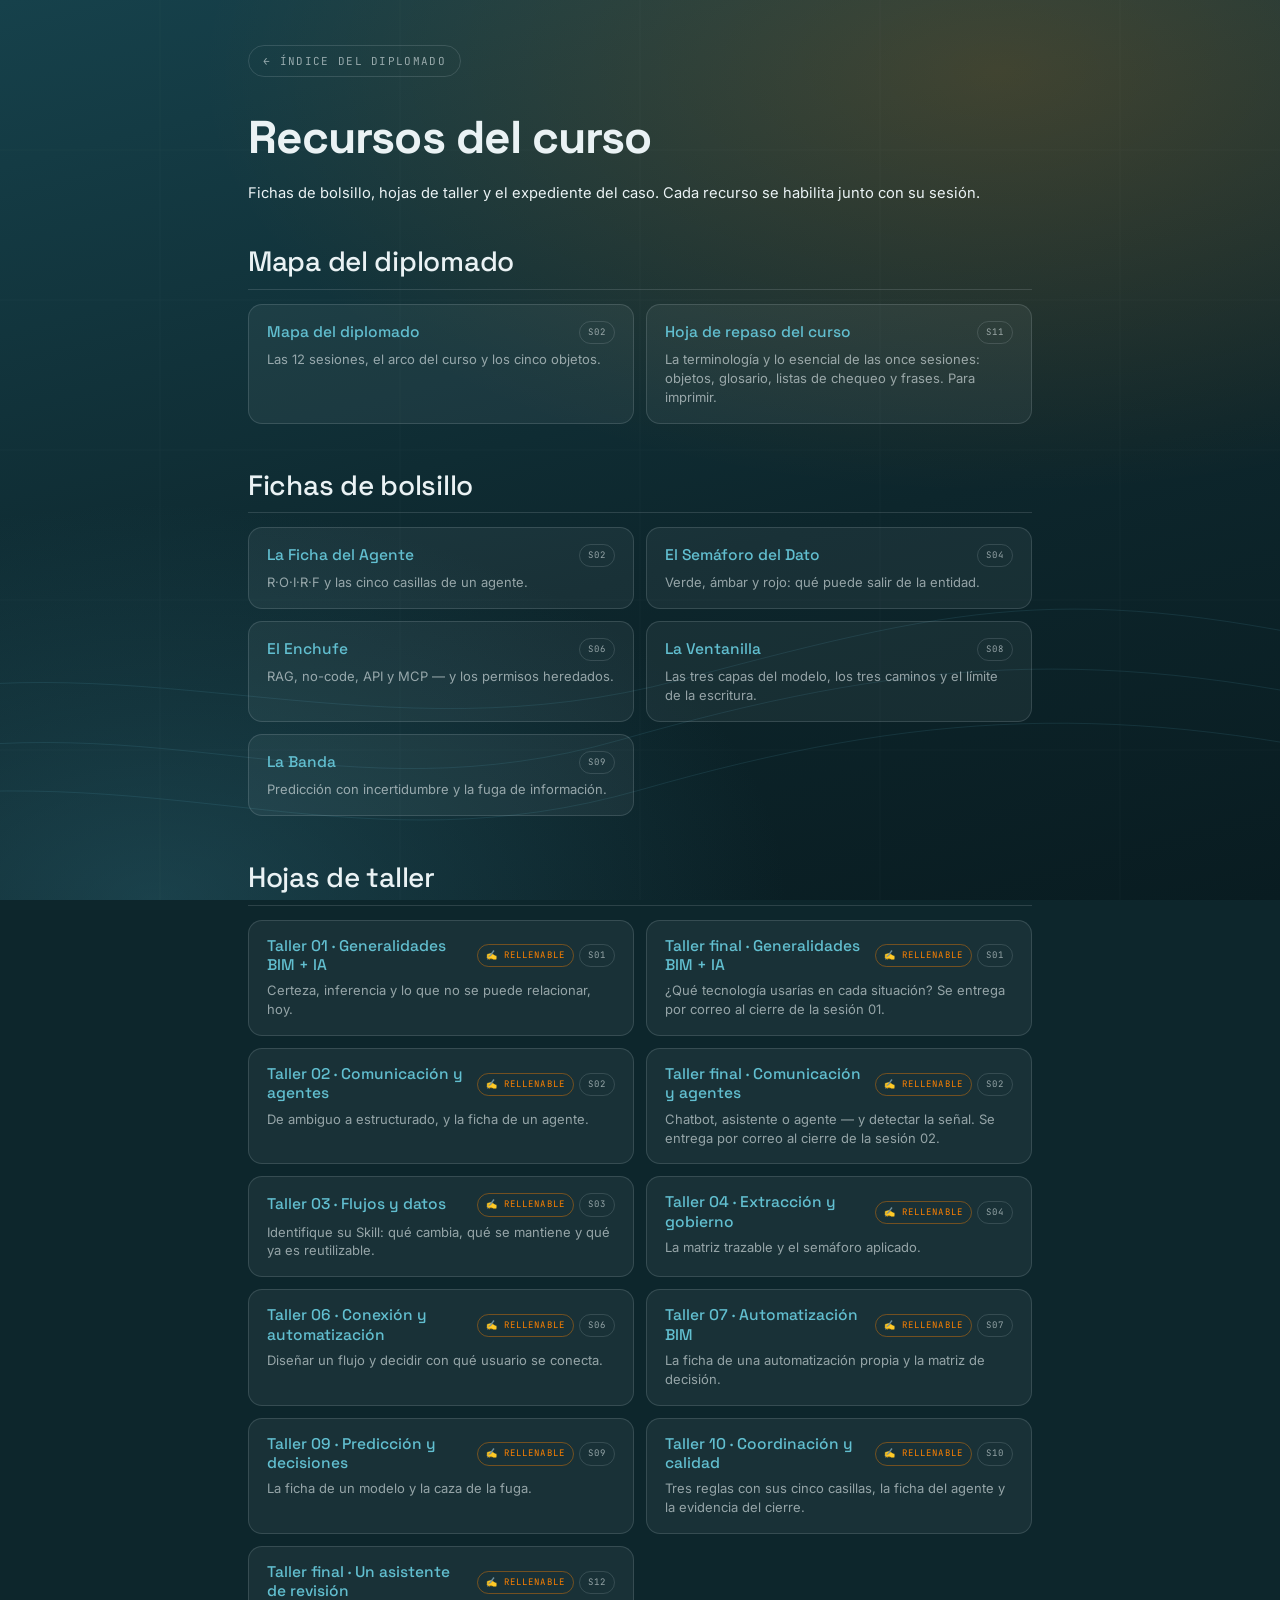
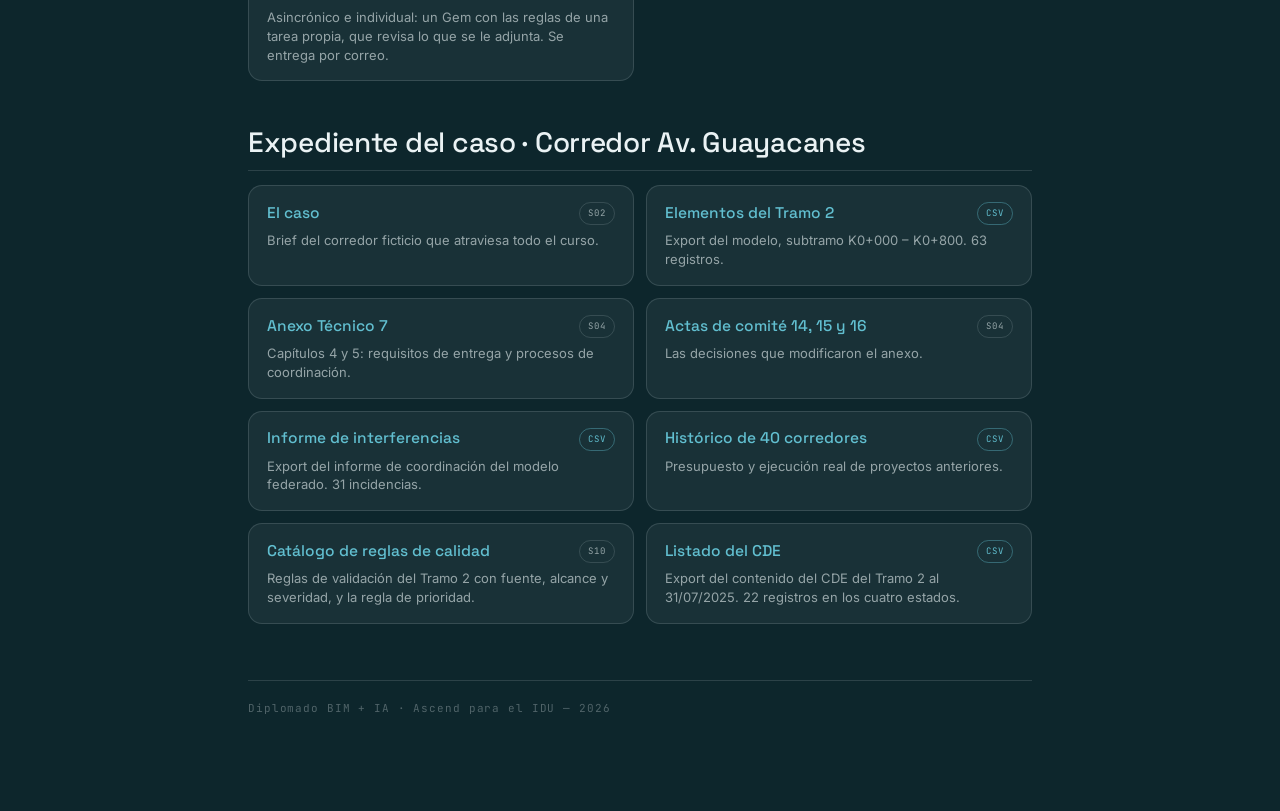
==== commit b64a1ada: "Publica la 12 con el taller final en Gemini y la hoja de repaso - Sesión 12: explica cómo armar en G" ====
--- a/docs/doc.html
+++ b/docs/doc.html
@@ -117,7 +117,9 @@
       /* Sin el salto por --- hay que cuidar los cortes: nada de una línea suelta al pie
          ni al inicio de una hoja (el avoid-after de los encabezados ya está más arriba). */
       .doc-body p, .doc-body blockquote { orphans: 3; widows: 3 }
-      .doc-body blockquote { background: #f4f4f4; border-left: 3px solid #666; page-break-inside: avoid }
+      /* El color hay que fijarlo: deck.css le da a blockquote el gris claro del tema
+         oscuro, que sobre papel blanco casi no se ve. */
+      .doc-body blockquote { background: #f4f4f4; border-left: 3px solid #666; color: #222; page-break-inside: avoid }
       .doc-body code, .doc-body pre { background: #f4f4f4; border: 1px solid #ddd; color: #111 }
       .doc-body th { color: #000; border-bottom: 1px solid #999 }
       .doc-body td { border-bottom: 1px solid #ddd }
@@ -130,6 +132,35 @@
       .doc-body table { display: table; overflow: visible; page-break-inside: auto }
       .doc-body tr, .doc-body li { page-break-inside: avoid }
       .doc-body pre { overflow: visible; white-space: pre-wrap; word-break: break-word; page-break-inside: avoid }
+
+      /* "compacto": true en el manifiesto. Para los documentos de consulta (la hoja de
+         repaso), que valen por lo que entra en cada hoja y no por el aire entre bloques. */
+      .doc-body.es-compacto { font-size: 8.8pt; line-height: 1.34 }
+      .doc-body.es-compacto h1 { font-size: 19pt; margin: 0 0 6px }
+      .doc-body.es-compacto h2 { font-size: 13pt; margin: 14px 0 6px; padding-bottom: 3px }
+      .doc-body.es-compacto h3 { font-size: 10.5pt; margin: 12px 0 3px }
+      .doc-body.es-compacto p, .doc-body.es-compacto ul, .doc-body.es-compacto ol { margin-bottom: 6px }
+      .doc-body.es-compacto li { margin-bottom: 1px }
+      .doc-body.es-compacto hr { margin: 8px 0; border-top-color: #ddd }
+      .doc-body.es-compacto blockquote { padding: 5px 10px; margin-bottom: 7px }
+      .doc-body.es-compacto blockquote h1 { font-size: 15pt; margin: 0 }
+      .doc-body.es-compacto blockquote h2 { font-size: 12pt; margin: 0 }
+      .doc-body.es-compacto table { margin-bottom: 7px; font-size: .95em }
+      .doc-body.es-compacto th, .doc-body.es-compacto td { padding: 2px 6px }
+      .doc-body.es-compacto th { font-size: 7pt; white-space: normal }
+      /* Dos columnas, como un artículo. El título y la entradilla ocupan el ancho
+         completo; todo lo demás fluye de una columna a la otra. */
+      .doc-body.es-compacto { column-count: 2; column-gap: 7mm; column-rule: 1px solid #ddd; text-align: left }
+      .doc-body.es-compacto > h1,
+      .doc-body.es-compacto > h1 + blockquote,
+      .doc-body.es-compacto > h1 + blockquote + p { column-span: all }
+      .doc-body.es-compacto > h1 + blockquote + p { margin-bottom: 10px; padding-bottom: 6px; border-bottom: 2px solid #111 }
+      .doc-body.es-compacto > h2 { break-after: avoid; border-bottom-width: 2px; border-bottom-color: #111 }
+      .doc-body.es-compacto > h3 { break-after: avoid; break-inside: avoid }
+      .doc-body.es-compacto h3 + p { break-before: avoid }
+      .doc-body.es-compacto blockquote, .doc-body.es-compacto pre { break-inside: avoid }
+      .doc-body.es-compacto table { width: 100% }
+      .doc-body.es-compacto td code, .doc-body.es-compacto th code { white-space: normal; overflow-wrap: anywhere }
     }
   </style>
 </head>
@@ -249,6 +280,7 @@
             body.innerHTML = marked.parse(md);
             // Las fichas se imprimen una cara por hoja; el resto fluye. Ver @media print.
             body.classList.toggle('es-ficha', /^fichas\//.test(doc));
+            body.classList.toggle('es-compacto', !!(item && item.compacto));
             var h1 = body.querySelector('h1');
             document.title = (h1 ? h1.textContent : 'Recurso') + ' — Diplomado BIM + IA';
             if (item && item.editable) montarTaller(md);
--- a/docs/assets/deck.css
+++ b/docs/assets/deck.css
@@ -109,7 +109,10 @@
 .wrap h3 { font-family: var(--font-display); font-weight: 600; font-size: clamp(17px, 1.8vw, 22px); margin-top: 18px; letter-spacing: -.01em }
 .wrap h4 { font-family: var(--font-display); font-weight: 500; font-size: clamp(15px, 1.5vw, 18px); margin-top: 14px }
 .wrap a { color: var(--accent-3); text-decoration: none; border-bottom: 1px solid rgba(98, 191, 208, .35) }
-.wrap img { max-width: 100%; border-radius: 12px; margin-top: 14px; border: 1px solid var(--glass-line) }
+.wrap img { max-width: 100%; border-radius: 12px; margin-top: 14px; border: 1px solid var(--glass-line); cursor: zoom-in }
+.lightbox { position: fixed; inset: 0; z-index: 500; display: flex; align-items: center; justify-content: center; padding: 5vh 5vw; background: rgba(6, 12, 14, .92); opacity: 0; pointer-events: none; transition: opacity .2s ease; cursor: zoom-out }
+.lightbox.open { opacity: 1; pointer-events: auto }
+.lightbox img { max-width: 100%; max-height: 100%; border-radius: 10px; box-shadow: 0 30px 80px rgba(0, 0, 0, .55) }
 /* Los gifs ilustrativos van más chicos que una imagen normal.
    Estos dos son los únicos verticales del sitio (480x480 y 245x284), así que llevan tope de
    ALTO además del de ancho: con solo max-width, en una pantalla baja o en móvil se comen la
@@ -117,6 +120,10 @@
    Para ajustar a mano: el px manda en pantallas altas, el vh en pantallas bajas. */
 .wrap img[src$="prediccion-no-busqueda.gif"] { max-width: 280px; max-height: 24vh; width: auto; height: auto; display: block; margin-left: auto; margin-right: auto; }
 .wrap img[src$="confiado-equivocado.gif"]    { max-width: 200px; max-height: 20vh; width: auto; height: auto; display: block; margin-left: auto; margin-right: auto; }
+.wrap img[src$="vaso-botella-agua.jpg"]       { max-width: 50%; max-height: 42vh; width: auto; height: auto; display: block; margin-left: auto; margin-right: auto; }
+.wrap img[src$="tuberia-zanja-obra.jpg"]      { max-width: 100%; max-height: 34vh; width: 100%; height: auto; display: block; object-fit: cover; }
+.wrap img[src$="imagen-ia-viral-pope.jpg"]    { max-width: 26%; max-height: 18vh; width: auto; height: auto; display: block; margin-left: auto; margin-right: auto; margin-top: 10px; }
+.wrap img[src$="nerf-teaser.gif"]             { max-width: 560px; width: 100%; height: auto; display: block; margin-left: auto; margin-right: auto; }
 .wrap hr { border: none; border-top: 1px solid var(--glass-line); margin: 20px 0 }
 blockquote { border-left: 3px solid var(--accent-1); padding-left: 16px; margin-top: 14px; color: var(--text-dim); font-style: italic }
 
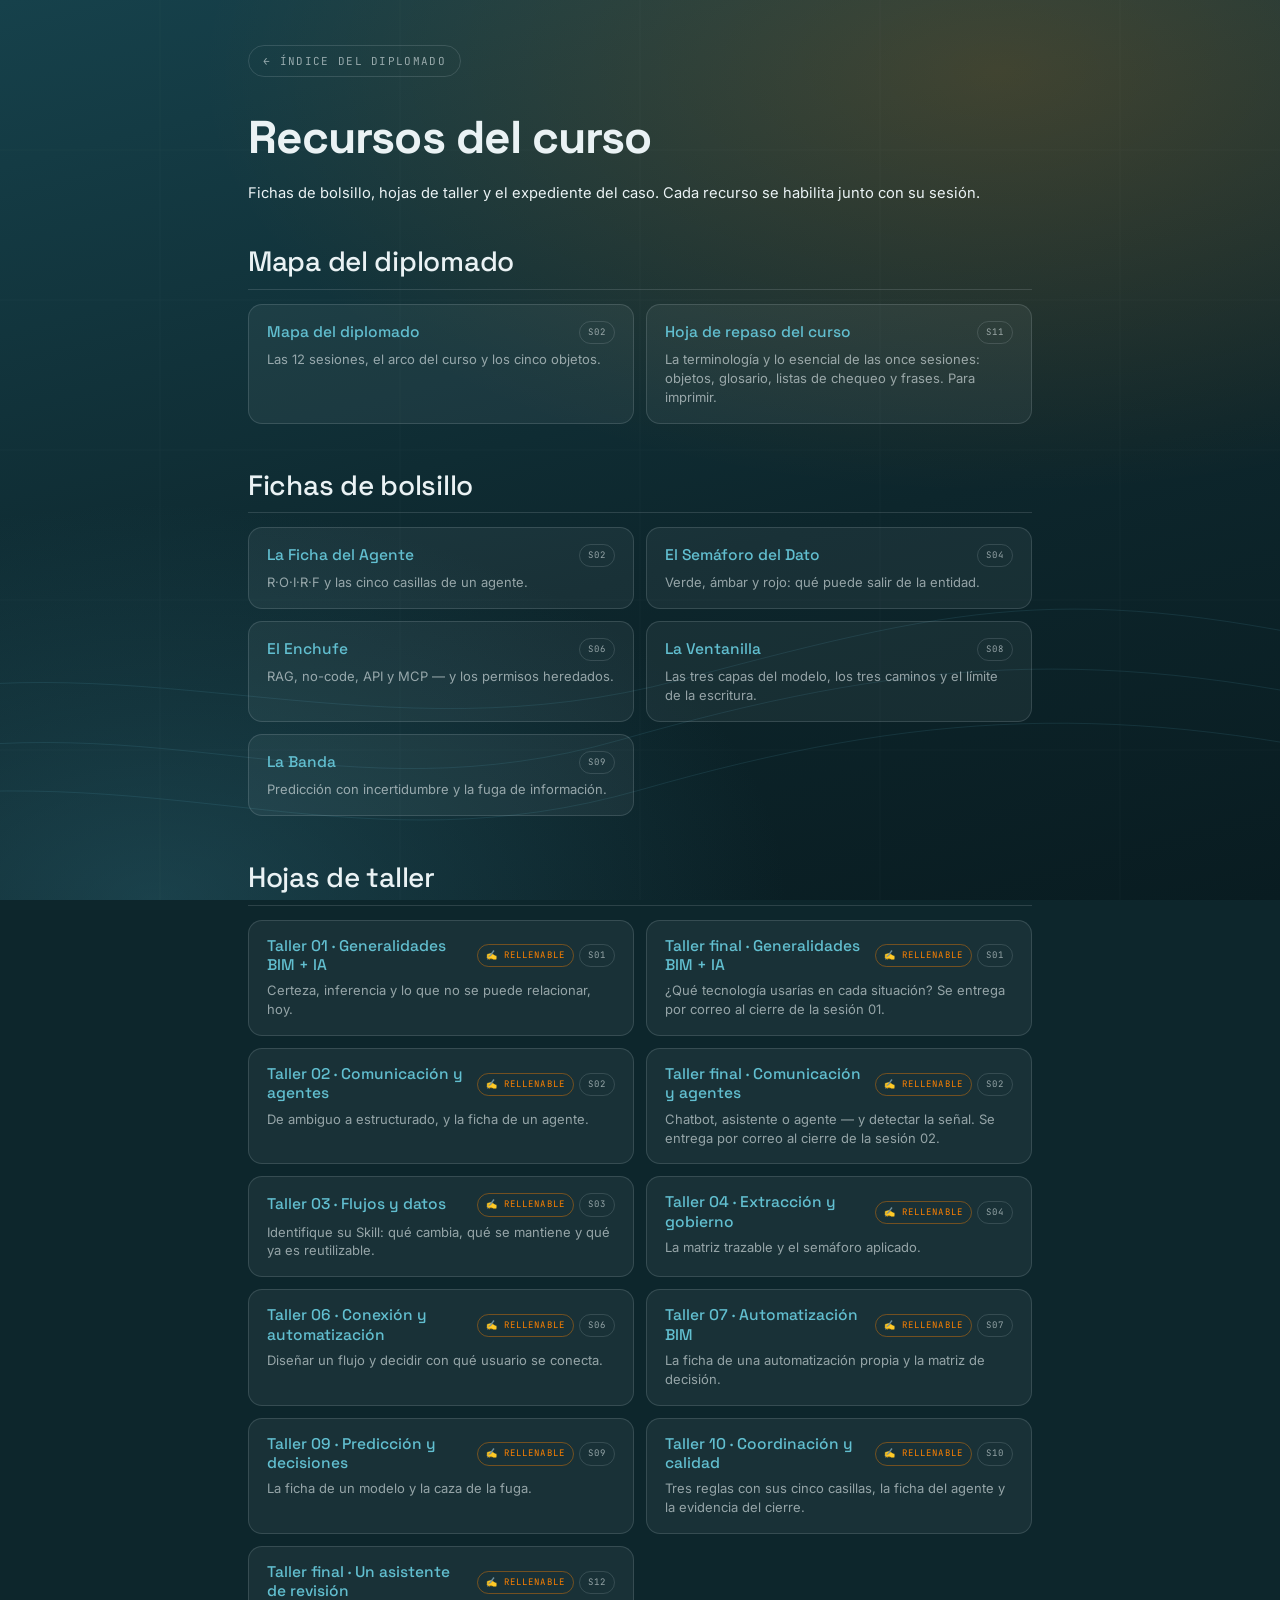
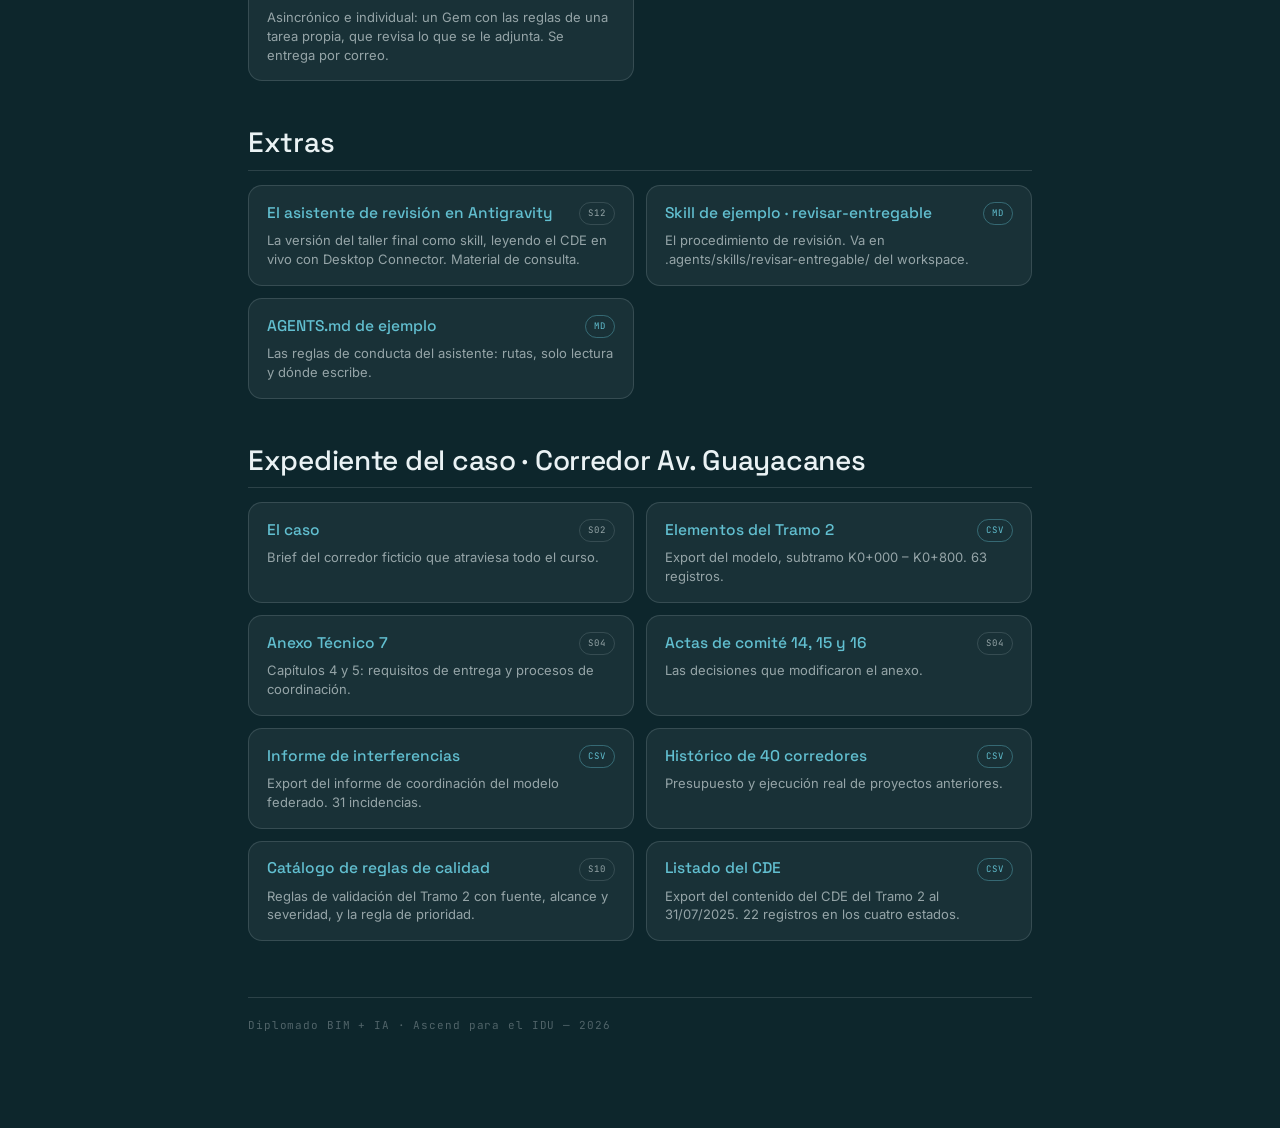
==== commit afc5b76f: "Suma el extra del asistente de revisión en Antigravity - extras/antigravity-asistente-revision: la v" ====
--- a/docs/doc.html
+++ b/docs/doc.html
@@ -252,7 +252,7 @@
             var inner =
               '<span class="rtop"><span class="rtitle">' + esc(it.titulo) + '</span><span class="rtags">' +
               (it.editable ? '<span class="rtag fill">✍️ rellenable</span>' : '') +
-              (it.tipo === 'descarga' ? '<span class="rtag dl">CSV</span>' : '<span class="rtag">S' + String(it.sesion).padStart(2, '0') + '</span>') +
+              (it.tipo === 'descarga' ? '<span class="rtag dl">' + esc((it.archivo.split('.').pop() || '').toUpperCase()) + '</span>' :'<span class="rtag">S' + String(it.sesion).padStart(2, '0') + '</span>') +
               '</span></span><span class="rdesc">' + esc(ok ? it.desc : 'Se habilita con la sesión ' + String(it.sesion).padStart(2, '0') + '.') + '</span>';
             if (!ok) { html += '<div class="ritem locked" aria-disabled="true">' + inner + '</div>'; return; }
             var href = it.tipo === 'descarga'
